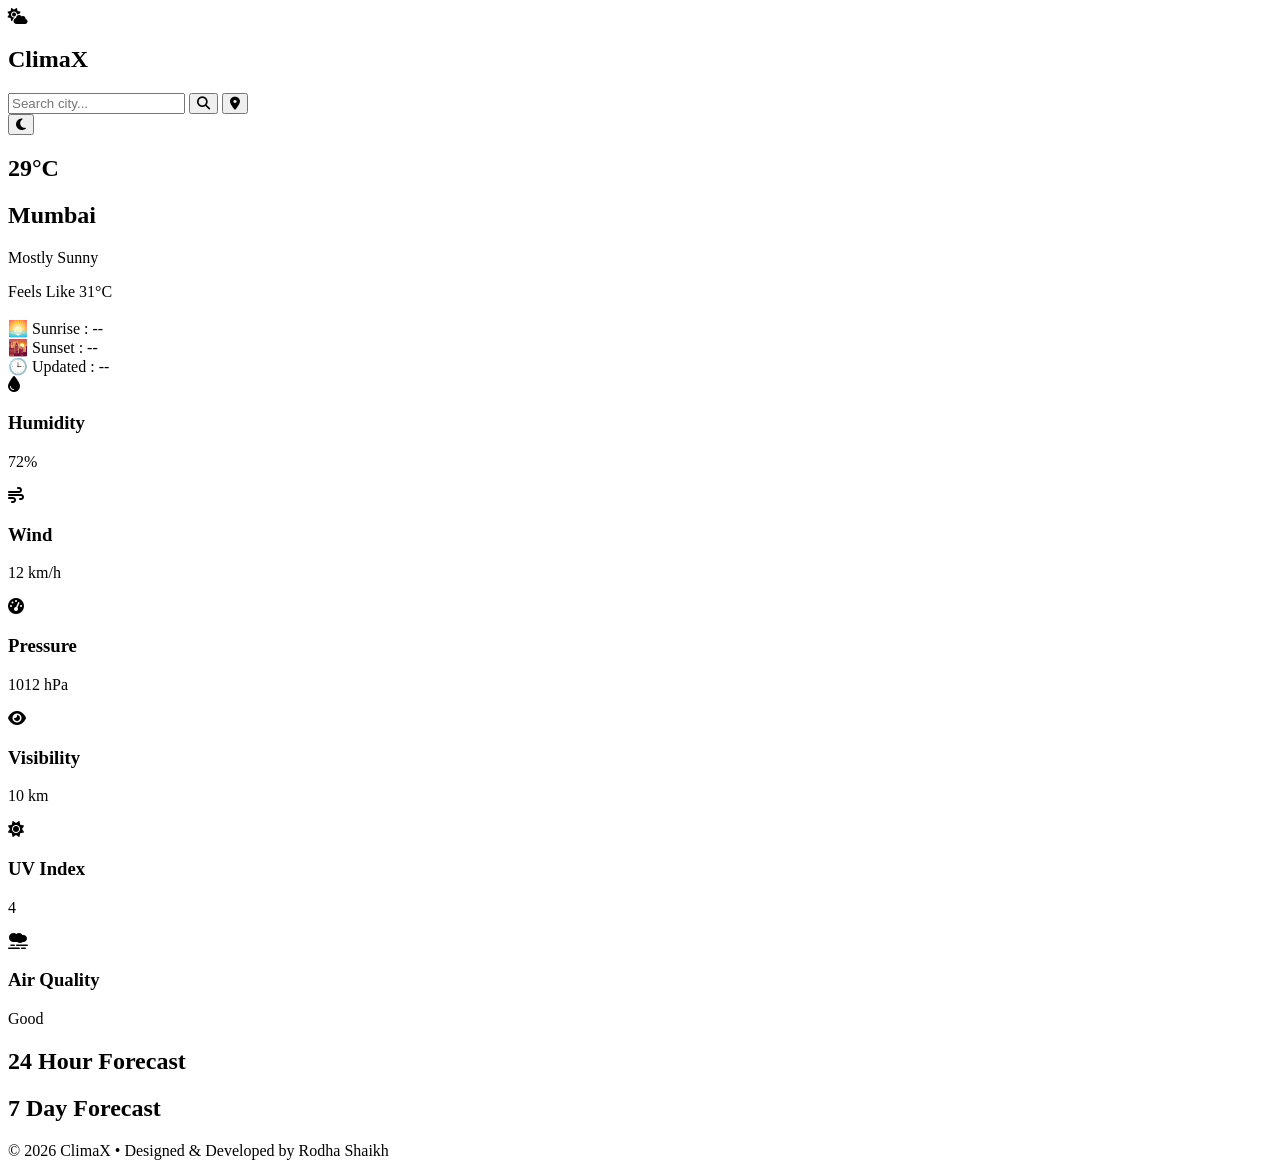
==== index.html @ bde04fc2 "Final version of ClimaX Weather Dashboard" ====
<!DOCTYPE html>
<html lang="en">
<head>
    <meta charset="UTF-8">
    <meta name="viewport" content="width=device-width, initial-scale=1.0">

    <title>ClimaX | Weather Dashboard</title>

    <!-- Favicon -->
    <link rel="icon" href="assets/icons/weather.png">

    <!-- Google Font -->
    <link rel="preconnect" href="https://fonts.googleapis.com">
    <link rel="preconnect" href="https://fonts.gstatic.com" crossorigin>

    <link href="https://fonts.googleapis.com/css2?family=Poppins:wght@300;400;500;600;700&display=swap" rel="stylesheet">

    <!-- Font Awesome -->
    <link rel="stylesheet"
        href="https://cdnjs.cloudflare.com/ajax/libs/font-awesome/6.5.2/css/all.min.css">

    <!-- CSS -->
    <link rel="stylesheet" href="style.css">
    <link rel="stylesheet" href="animations.css">
    <link rel="stylesheet" href="responsive.css">

</head>

<body>

    <!-- Background Animation -->
    <div class="background-animation"></div>

    <div class="container">

        <!-- ================= HEADER ================= -->

        <header>

            <div class="logo">
                <i class="fa-solid fa-cloud-sun"></i>
                <h2>ClimaX</h2>
            </div>

            <div class="search-box">

                <input
                    type="text"
                    id="cityInput"
                    placeholder="Search city..."
                    aria-label="Search City">

                <button id="searchBtn" aria-label="Search Weather">
                    <i class="fa-solid fa-magnifying-glass"></i>
                </button>

                <button id="locationBtn" aria-label="Current Location" title="Use Current Location">
                    <i class="fa-solid fa-location-dot"></i>
                </button>

            </div>

            <button class="theme-btn" id="themeBtn" aria-label="Toggle Dark Mode">
                <i class="fa-solid fa-moon"></i>
            </button>

        </header>

        <!-- ================= HERO ================= -->

        <section class="hero glass">

            <div class="weather-animation">

                <div class="sun"></div>

                <div class="cloud"></div>

                <div class="rain" id="rain"></div>

                <div class="snow" id="snow"></div>

                <div class="lightning" id="lightning"></div>

                <div class="stars" id="stars"></div>

                <div class="moon"></div>

            </div>

            <div class="weather-info">

                <h1 id="temperature">29°C</h1>

                <h2 id="cityName">Mumbai</h2>

                <p id="description">
                    Mostly Sunny
                </p>

                <div class="weather-details">

                    <span id="feelsLike">
                        Feels Like 31°C
                    </span>

                    <br><br>

                    <span id="sunrise">
                        🌅 Sunrise : --
                    </span>

                    <br>

                    <span id="sunset">
                        🌇 Sunset : --
                    </span>

                    <br>

                    <span id="updatedTime">
                        🕒 Updated : --
                    </span>

                </div>

            </div>

        </section>

        <!-- ================= HIGHLIGHTS ================= -->

        <section class="highlights">

            <div class="card glass">
                <i class="fa-solid fa-droplet"></i>
                <h3>Humidity</h3>
                <p id="humidity">72%</p>
            </div>

            <div class="card glass">
                <i class="fa-solid fa-wind"></i>
                <h3>Wind</h3>
                <p id="wind">12 km/h</p>
            </div>

            <div class="card glass">
                <i class="fa-solid fa-gauge-high"></i>
                <h3>Pressure</h3>
                <p id="pressure">1012 hPa</p>
            </div>

            <div class="card glass">
                <i class="fa-solid fa-eye"></i>
                <h3>Visibility</h3>
                <p id="visibility">10 km</p>
            </div>

            <div class="card glass">
                <i class="fa-solid fa-sun"></i>
                <h3>UV Index</h3>
                <p id="uv">4</p>
            </div>

            <div class="card glass">
                <i class="fa-solid fa-smog"></i>
                <h3>Air Quality</h3>
                <p id="aqi">Good</p>
            </div>

        </section>

        <!-- ================= 24 HOUR FORECAST ================= -->

        <section class="forecast glass">

            <h2>24 Hour Forecast</h2>

            <div class="hourly-container" id="hourlyForecast">

                <!-- JavaScript will generate hourly forecast -->

            </div>

        </section>

        <!-- ================= 7 DAY FORECAST ================= -->

        <section class="forecast glass">

            <h2>7 Day Forecast</h2>

            <div class="daily-container" id="dailyForecast">

                <!-- JavaScript will generate daily forecast -->

            </div>

        </section>

        <!-- ================= FOOTER ================= -->

        <footer>

            <p>
                © 2026 ClimaX • Designed & Developed by Rodha Shaikh
            </p>

        </footer>

    </div>

    <!-- JavaScript -->
    <script src="api.js"></script>
    <script src="animations.js"></script>
    <script src="theme.js"></script>
    <script src="script.js"></script>
    <script src="theme.js"></script>

</body>
</html>
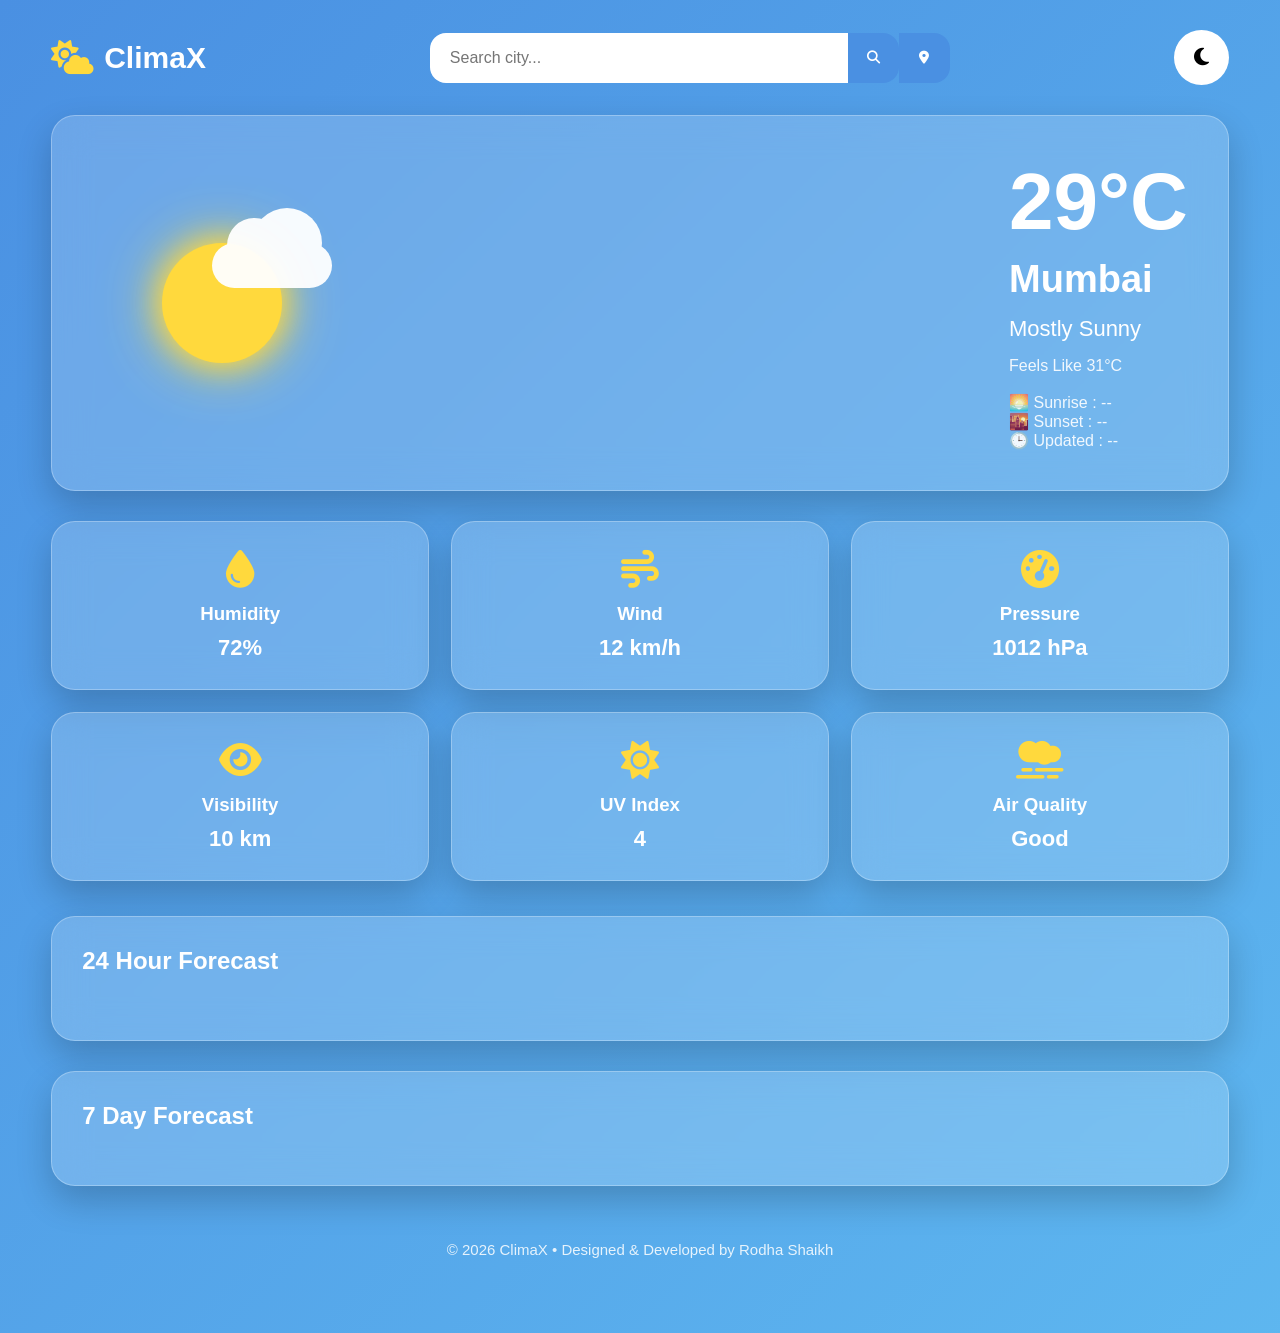
==== commit 09033dd3: "Fix file paths after folder restructuring" ====
--- a/index.html
+++ b/index.html
@@ -20,9 +20,9 @@
         href="https://cdnjs.cloudflare.com/ajax/libs/font-awesome/6.5.2/css/all.min.css">
 
     <!-- CSS -->
-    <link rel="stylesheet" href="style.css">
-    <link rel="stylesheet" href="animations.css">
-    <link rel="stylesheet" href="responsive.css">
+    <link rel="stylesheet" href="css/style.css">
+    <link rel="stylesheet" href="css/animations.css">
+    <link rel="stylesheet" href="css/responsive.css">
 
 </head>
 
@@ -211,11 +211,9 @@
     </div>
 
     <!-- JavaScript -->
-    <script src="api.js"></script>
-    <script src="animations.js"></script>
-    <script src="theme.js"></script>
-    <script src="script.js"></script>
-    <script src="theme.js"></script>
+    <script src="js/api.js"></script>
+    <script src="js/theme.js"></script>
+    <script src="js/script.js"></script>
 
 </body>
 </html>
--- a/css/style.css
+++ b/css/style.css
@@ -0,0 +1,457 @@
+/* ===========================
+   GLOBAL RESET
+=========================== */
+
+* {
+    margin: 0;
+    padding: 0;
+    box-sizing: border-box;
+}
+
+html {
+    scroll-behavior: smooth;
+}
+
+/* ===========================
+   ROOT VARIABLES
+=========================== */
+
+:root {
+    --primary: #4A90E2;
+    --secondary: #6DD5FA;
+    --accent: #FFD93D;
+
+    --text: #ffffff;
+    --dark: #0F172A;
+
+    --glass: rgba(255,255,255,.18);
+    --glass-border: rgba(255,255,255,.28);
+
+    --shadow: 0 15px 35px rgba(0,0,0,.20);
+
+    --transition: .35s ease;
+}
+
+/* ===========================
+   DARK MODE
+=========================== */
+
+body.dark {
+    --text: #ffffff;
+    --glass: rgba(255,255,255,.08);
+    --glass-border: rgba(255,255,255,.12);
+
+    background: linear-gradient(
+        135deg,
+        #0F172A,
+        #1E293B,
+        #334155
+    );
+}
+
+/* ===========================
+   BODY
+=========================== */
+
+body {
+    font-family: "Poppins", sans-serif;
+    min-height: 100vh;
+    color: var(--text);
+
+    background: linear-gradient(
+        135deg,
+        #4A90E2 0%,
+        #6DD5FA 45%,
+        #9BE7FF 100%
+    );
+
+    background-size: 400% 400%;
+
+    overflow-x: hidden;
+
+    transition: background .5s;
+}
+
+/* ===========================
+   BACKGROUND
+=========================== */
+
+.background-animation {
+    position: fixed;
+    inset: 0;
+    z-index: -2;
+}
+
+.container {
+    width: min(1300px, 92%);
+    margin: auto;
+    padding: 30px 0 50px;
+}
+
+/* ===========================
+   GLASS EFFECT
+=========================== */
+
+.glass {
+    background: var(--glass);
+
+    backdrop-filter: blur(18px);
+
+    -webkit-backdrop-filter: blur(18px);
+
+    border: 1px solid var(--glass-border);
+
+    border-radius: 24px;
+
+    box-shadow: var(--shadow);
+}
+
+/* ===========================
+   HEADER
+=========================== */
+
+header {
+    display: flex;
+    justify-content: space-between;
+    align-items: center;
+
+    gap: 20px;
+
+    margin-bottom: 30px;
+}
+
+.logo {
+    display: flex;
+    align-items: center;
+    gap: 10px;
+}
+
+.logo i {
+    font-size: 34px;
+    color: var(--accent);
+}
+
+.logo h2 {
+    font-size: 30px;
+    font-weight: 700;
+}
+
+/* ===========================
+   SEARCH BOX
+=========================== */
+
+.search-box {
+    display: flex;
+    flex: 1;
+    max-width: 520px;
+}
+
+.search-box input {
+    width: 100%;
+    padding: 16px 20px;
+
+    border: none;
+    outline: none;
+
+    border-radius: 16px 0 0 16px;
+
+    font-size: 16px;
+
+    font-family: "Poppins", sans-serif;
+}
+
+.search-box button {
+    width: 65px;
+
+    border: none;
+
+    cursor: pointer;
+
+    background: var(--primary);
+
+    color: white;
+
+    border-radius: 0 16px 16px 0;
+
+    transition: var(--transition);
+}
+
+.search-box button:hover {
+    background: #3578c7;
+    transform: scale(1.05);
+}
+
+/* ===========================
+   THEME BUTTON
+=========================== */
+
+.theme-btn {
+    width: 55px;
+    height: 55px;
+
+    border: none;
+
+    border-radius: 50%;
+
+    cursor: pointer;
+
+    background: white;
+
+    font-size: 20px;
+
+    transition: var(--transition);
+}
+
+.theme-btn:hover {
+    transform: rotate(25deg) scale(1.08);
+}
+
+/* ===========================
+   HERO
+=========================== */
+
+.hero {
+    padding: 40px;
+
+    display: flex;
+
+    justify-content: space-between;
+
+    align-items: center;
+
+    gap: 30px;
+
+    margin-bottom: 30px;
+
+    transition: var(--transition);
+}
+
+.hero:hover {
+    transform: translateY(-5px);
+}
+
+.weather-animation {
+    width: 260px;
+    height: 260px;
+
+    display: flex;
+
+    justify-content: center;
+
+    align-items: center;
+
+    position: relative;
+}
+
+.weather-info h1 {
+    font-size: 80px;
+    font-weight: 700;
+}
+
+.weather-info h2 {
+    font-size: 38px;
+    margin-top: 10px;
+}
+
+.weather-info p {
+    font-size: 22px;
+    margin: 15px 0;
+}
+
+.weather-info span {
+    opacity: .9;
+}
+
+/* ===========================
+   HIGHLIGHTS
+=========================== */
+
+.highlights {
+    display: grid;
+
+    grid-template-columns: repeat(3,1fr);
+
+    gap: 22px;
+
+    margin-bottom: 35px;
+}
+
+.card {
+    padding: 28px;
+
+    text-align: center;
+
+    transition: var(--transition);
+}
+
+.card:hover {
+    transform: translateY(-8px) scale(1.03);
+}
+
+.card i {
+    font-size: 38px;
+
+    margin-bottom: 15px;
+
+    color: var(--accent);
+}
+
+.card h3 {
+    margin-bottom: 10px;
+}
+
+.card p {
+    font-size: 22px;
+    font-weight: 600;
+}
+
+/* ===========================
+   FORECAST
+=========================== */
+
+.forecast {
+    padding: 30px;
+
+    margin-bottom: 30px;
+}
+
+.forecast h2 {
+    margin-bottom: 25px;
+}
+
+/* ===========================
+   HOURLY FORECAST
+=========================== */
+
+.hourly-container {
+    display: flex;
+
+    gap: 18px;
+
+    overflow-x: auto;
+
+    padding-bottom: 10px;
+
+    scroll-behavior: smooth;
+}
+
+.hourly-container::-webkit-scrollbar {
+    display: none;
+}
+
+.hour-card {
+    min-width: 120px;
+
+    text-align: center;
+
+    padding: 20px;
+
+    border-radius: 20px;
+
+    background: rgba(255,255,255,.14);
+
+    transition: .3s;
+}
+
+.hour-card:hover {
+    transform: scale(1.08);
+}
+
+.hour-card i {
+    font-size: 30px;
+
+    margin: 12px 0;
+
+    color: var(--accent);
+}
+
+/* ===========================
+   DAILY FORECAST
+=========================== */
+
+.daily-container {
+    display: flex;
+
+    flex-direction: column;
+
+    gap: 15px;
+}
+
+.day-card {
+    display: flex;
+
+    justify-content: space-between;
+
+    align-items: center;
+
+    padding: 18px 24px;
+
+    border-radius: 18px;
+
+    background: rgba(255,255,255,.14);
+
+    transition: var(--transition);
+}
+
+.day-card:hover {
+    transform: scale(1.02);
+}
+
+.day-card i {
+    font-size: 28px;
+
+    color: var(--accent);
+}
+
+/* ===========================
+   FOOTER
+=========================== */
+
+footer {
+    text-align: center;
+
+    padding: 25px 0;
+
+    opacity: .85;
+
+    font-size: 15px;
+}
+
+/* ===========================
+   COMMON TRANSITIONS
+=========================== */
+
+.hero,
+.card,
+.hour-card,
+.day-card,
+.theme-btn,
+.search-box button {
+    transition: var(--transition);
+}
+.hour-card img,
+.day-card img {
+    width: 55px;
+    height: 55px;
+}
+
+.hour-card {
+    display: flex;
+    flex-direction: column;
+    align-items: center;
+    gap: 10px;
+}
+
+.day-card {
+    display: grid;
+    grid-template-columns: 80px 80px 1fr 1fr;
+    align-items: center;
+}
+
+.day-card h3 {
+    font-size: 18px;
+}
+
+.day-card small {
+    opacity: .8;
+}
--- a/css/animations.css
+++ b/css/animations.css
@@ -0,0 +1,509 @@
+/* ==========================
+   Animated Background
+========================== */
+
+body{
+    background-size:400% 400%;
+    animation:gradientMove 18s ease infinite;
+}
+
+@keyframes gradientMove{
+
+    0%{
+        background-position:0% 50%;
+    }
+
+    50%{
+        background-position:100% 50%;
+    }
+
+    100%{
+        background-position:0% 50%;
+    }
+
+}
+
+/* ==========================
+   SUN
+========================== */
+
+.sun{
+    width:120px;
+    height:120px;
+
+    border-radius:50%;
+
+    background:#FFD93D;
+
+    position:absolute;
+
+    animation:
+        rotateSun 25s linear infinite,
+        glowSun 2s ease-in-out infinite alternate;
+
+    box-shadow:
+        0 0 30px #FFD93D,
+        0 0 60px #FFD93D;
+}
+
+@keyframes rotateSun{
+
+    from{
+        transform:rotate(0deg);
+    }
+
+    to{
+        transform:rotate(360deg);
+    }
+
+}
+
+@keyframes glowSun{
+
+    from{
+        box-shadow:
+            0 0 20px #FFD93D,
+            0 0 40px #FFD93D;
+    }
+
+    to{
+        box-shadow:
+            0 0 40px #FFD93D,
+            0 0 80px #FFD93D;
+    }
+
+}
+
+/* ==========================
+   CLOUD
+========================== */
+
+.cloud{
+
+    position:absolute;
+
+    width:120px;
+    height:45px;
+
+    background:white;
+
+    border-radius:40px;
+
+    top:70px;
+    left:120px;
+
+    opacity:.95;
+
+    animation:moveCloud 12s ease-in-out infinite;
+
+}
+
+.cloud::before{
+
+    content:"";
+
+    position:absolute;
+
+    width:55px;
+    height:55px;
+
+    background:white;
+
+    border-radius:50%;
+
+    left:15px;
+    top:-25px;
+
+}
+
+.cloud::after{
+
+    content:"";
+
+    position:absolute;
+
+    width:70px;
+    height:70px;
+
+    background:white;
+
+    border-radius:50%;
+
+    right:10px;
+    top:-35px;
+
+}
+
+@keyframes moveCloud{
+
+    0%{
+
+        transform:translateX(-15px);
+
+    }
+
+    50%{
+
+        transform:translateX(20px);
+
+    }
+
+    100%{
+
+        transform:translateX(-15px);
+
+    }
+
+}
+
+/* ==========================
+   RAIN
+========================== */
+
+.rain{
+
+    position:absolute;
+
+    inset:0;
+
+    overflow:hidden;
+
+    pointer-events:none;
+
+    display:none;
+
+}
+
+.drop{
+
+    position:absolute;
+
+    width:2px;
+
+    height:18px;
+
+    background:rgba(255,255,255,.8);
+
+    border-radius:50px;
+
+    animation:rainFall linear infinite;
+
+}
+
+@keyframes rainFall{
+
+    from{
+
+        transform:translateY(-120px);
+
+    }
+
+    to{
+
+        transform:translateY(300px);
+
+    }
+
+}
+
+/* =====================================
+   LIGHTNING
+===================================== */
+
+.lightning{
+
+    position:absolute;
+
+    inset:0;
+
+    background:white;
+
+    opacity:0;
+
+    pointer-events:none;
+
+}
+
+.flash{
+
+    animation:flash .25s;
+
+}
+
+@keyframes flash{
+
+    0%{opacity:0;}
+
+    50%{opacity:.9;}
+
+    100%{opacity:0;}
+
+}
+
+/* =====================================
+   MOON
+===================================== */
+
+.moon{
+
+    width:90px;
+    height:90px;
+
+    border-radius:50%;
+
+    background:#f5f5f5;
+
+    position:absolute;
+
+    top:30px;
+
+    right:40px;
+
+    display:none;
+
+    box-shadow:
+        0 0 20px white,
+        0 0 40px white;
+
+}
+
+/* =====================================
+   STARS
+===================================== */
+
+.stars{
+
+    position:absolute;
+
+    inset:0;
+
+    display:none;
+
+    background-image:
+
+        radial-gradient(white 2px,transparent 2px),
+
+        radial-gradient(white 1px,transparent 1px);
+
+    background-size:
+
+        80px 80px,
+
+        120px 120px;
+
+    opacity:.6;
+
+} 
+
+/* ==========================
+   FOG
+========================== */
+
+.fog{
+
+    position:absolute;
+
+    width:220px;
+    height:60px;
+
+    background:
+    rgba(255,255,255,.25);
+
+    border-radius:50px;
+
+    filter:blur(12px);
+
+    animation:fogMove 16s linear infinite;
+
+}
+
+@keyframes fogMove{
+
+    from{
+
+        transform:translateX(-100px);
+
+    }
+
+    to{
+
+        transform:translateX(250px);
+
+    }
+
+}
+
+/* ==========================
+   Floating Cards
+========================== */
+
+.hero{
+
+    animation:floatCard 5s ease-in-out infinite;
+
+}
+
+@keyframes floatCard{
+
+    0%{
+
+        transform:translateY(0px);
+
+    }
+
+    50%{
+
+        transform:translateY(-10px);
+
+    }
+
+    100%{
+
+        transform:translateY(0px);
+
+    }
+
+}
+
+/* ==========================
+   Weather Icons
+========================== */
+
+.card i{
+
+    animation:iconBounce 3s infinite;
+
+}
+
+@keyframes iconBounce{
+
+    0%,100%{
+
+        transform:translateY(0px);
+
+    }
+
+    50%{
+
+        transform:translateY(-8px);
+
+    }
+
+}
+
+/* ==========================
+   Fade In
+========================== */
+
+.hero,
+.card,
+.forecast{
+
+    animation:
+    fadeUp .8s ease forwards;
+
+}
+
+@keyframes fadeUp{
+
+    from{
+
+        opacity:0;
+
+        transform:
+        translateY(35px);
+
+    }
+
+    to{
+
+        opacity:1;
+
+        transform:
+        translateY(0);
+
+    }
+
+}
+/* =====================================
+   Dynamic Weather Backgrounds
+===================================== */
+
+body.sunny {
+    background: linear-gradient(135deg, #4facfe, #00f2fe);
+}
+
+body.cloudy {
+    background: linear-gradient(135deg, #757f9a, #d7dde8);
+}
+
+body.rainy {
+    background: linear-gradient(135deg, #314755, #26a0da);
+}
+
+body.snowy {
+    background: linear-gradient(135deg, #e6dada, #274046);
+}
+
+body.storm {
+    background: linear-gradient(135deg, #232526, #414345);
+}
+
+body.clear {
+    background: linear-gradient(135deg, #0f2027, #203a43, #2c5364);
+}
+/* =====================================
+   SNOW
+===================================== */
+
+.snow{
+
+    position:absolute;
+
+    inset:0;
+
+    overflow:hidden;
+
+    display:none;
+
+    pointer-events:none;
+
+}
+
+.flake{
+
+    position:absolute;
+
+    width:8px;
+
+    height:8px;
+
+    background:white;
+
+    border-radius:50%;
+
+    opacity:.9;
+
+    animation:snowFall linear infinite;
+
+}
+
+@keyframes snowFall{
+
+    from{
+
+        transform:
+            translateY(-30px)
+            translateX(0);
+
+    }
+
+    to{
+
+        transform:
+            translateY(320px)
+            translateX(40px);
+
+    }
+
+}
--- a/css/responsive.css
+++ b/css/responsive.css
@@ -0,0 +1,138 @@
+/* ==========================
+   Laptop (1200px)
+========================== */
+
+@media (max-width:1200px){
+
+    .hero{
+
+        flex-direction:column;
+
+        text-align:center;
+    }
+
+    .weather-animation{
+
+        width:220px;
+        height:220px;
+    }
+
+}
+
+/* ==========================
+   Tablet (992px)
+========================== */
+
+@media (max-width:992px){
+
+    .highlights{
+
+        grid-template-columns:repeat(2,1fr);
+
+    }
+
+    header{
+
+        flex-direction:column;
+
+        gap:20px;
+
+    }
+
+    .search-box{
+
+        width:100%;
+
+        max-width:none;
+
+    }
+
+}
+
+/* ==========================
+   Mobile (768px)
+========================== */
+
+@media (max-width:768px){
+
+    .hero{
+
+        padding:25px;
+    }
+
+    .weather-info h1{
+
+        font-size:60px;
+    }
+
+    .weather-info h2{
+
+        font-size:30px;
+    }
+
+    .weather-info p{
+
+        font-size:18px;
+    }
+
+    .highlights{
+
+        grid-template-columns:1fr;
+    }
+
+    .forecast{
+
+        padding:20px;
+    }
+
+    .day-card{
+
+        flex-direction:column;
+
+        gap:10px;
+
+        text-align:center;
+    }
+
+}
+
+/* ==========================
+   Small Mobile (480px)
+========================== */
+
+@media (max-width:480px){
+
+    .container{
+
+        width:95%;
+    }
+
+    .logo h2{
+
+        font-size:24px;
+    }
+
+    .weather-info h1{
+
+        font-size:50px;
+    }
+
+    .theme-btn{
+
+        width:48px;
+        height:48px;
+    }
+
+    .search-box input{
+
+        font-size:14px;
+
+        padding:14px;
+    }
+
+    .search-box button{
+
+        width:55px;
+    }
+
+}
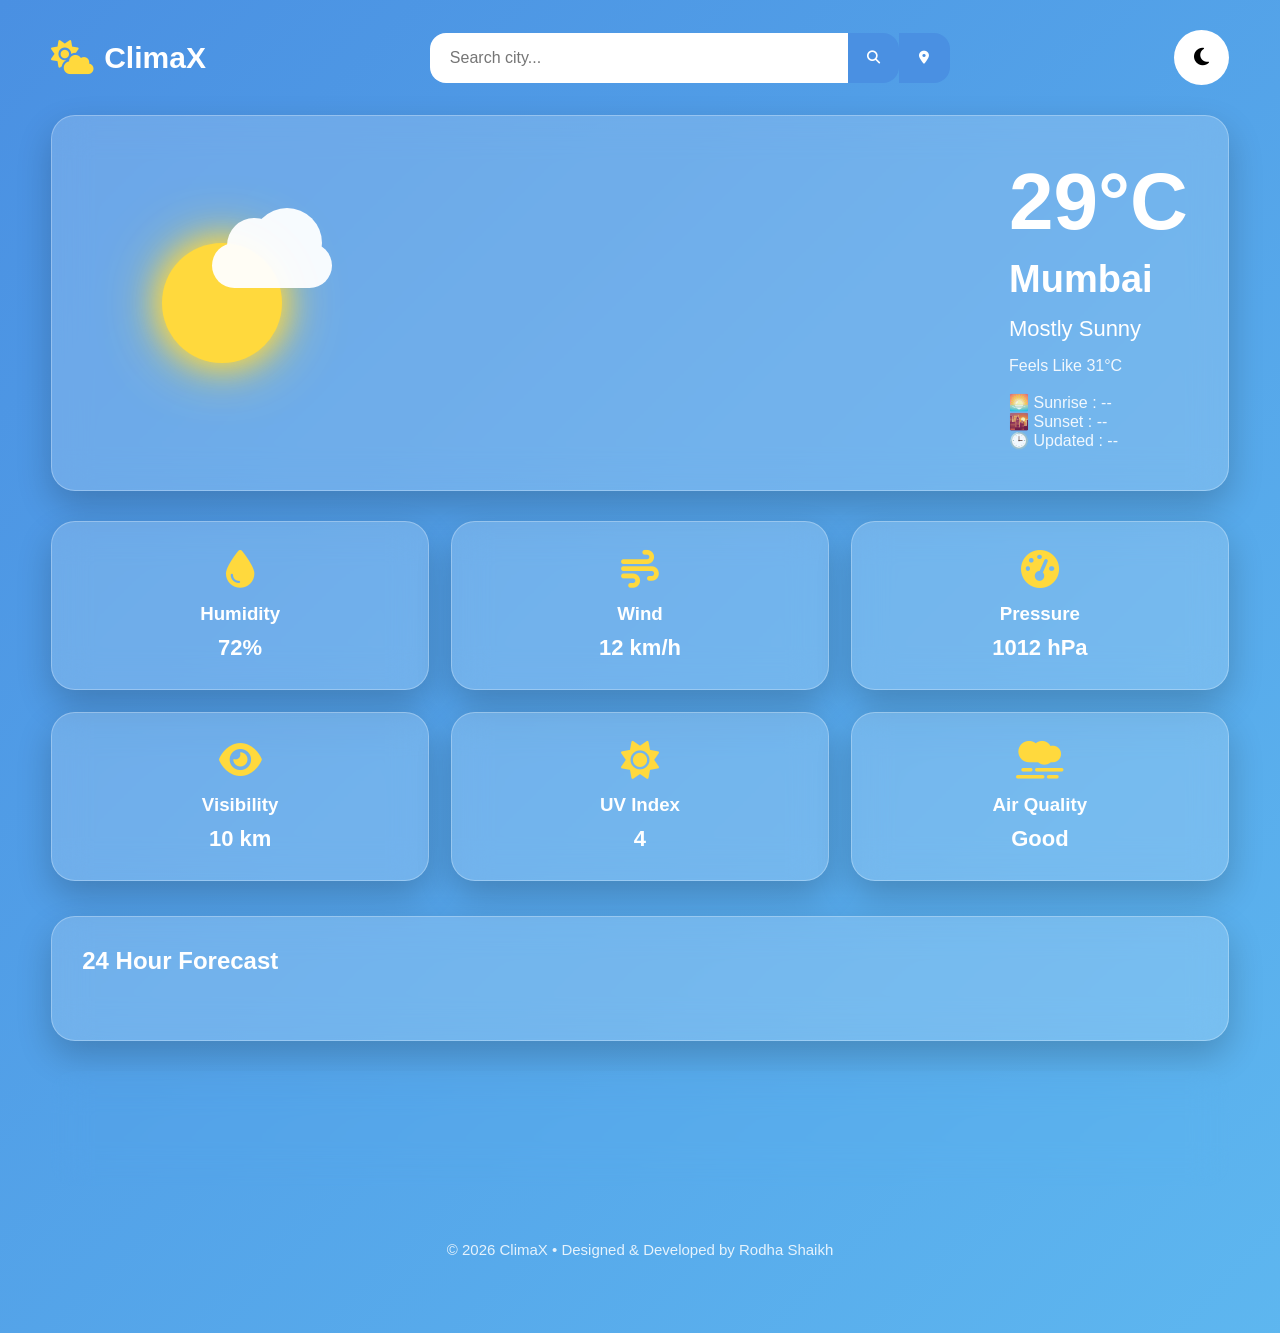
==== commit 4b6f7d93: "Fix CSS paths" ====
--- a/index.html
+++ b/index.html
@@ -6,8 +6,6 @@
 
     <title>ClimaX | Weather Dashboard</title>
 
-    <!-- Favicon -->
-    <link rel="icon" href="assets/icons/weather.png">
 
     <!-- Google Font -->
     <link rel="preconnect" href="https://fonts.googleapis.com">
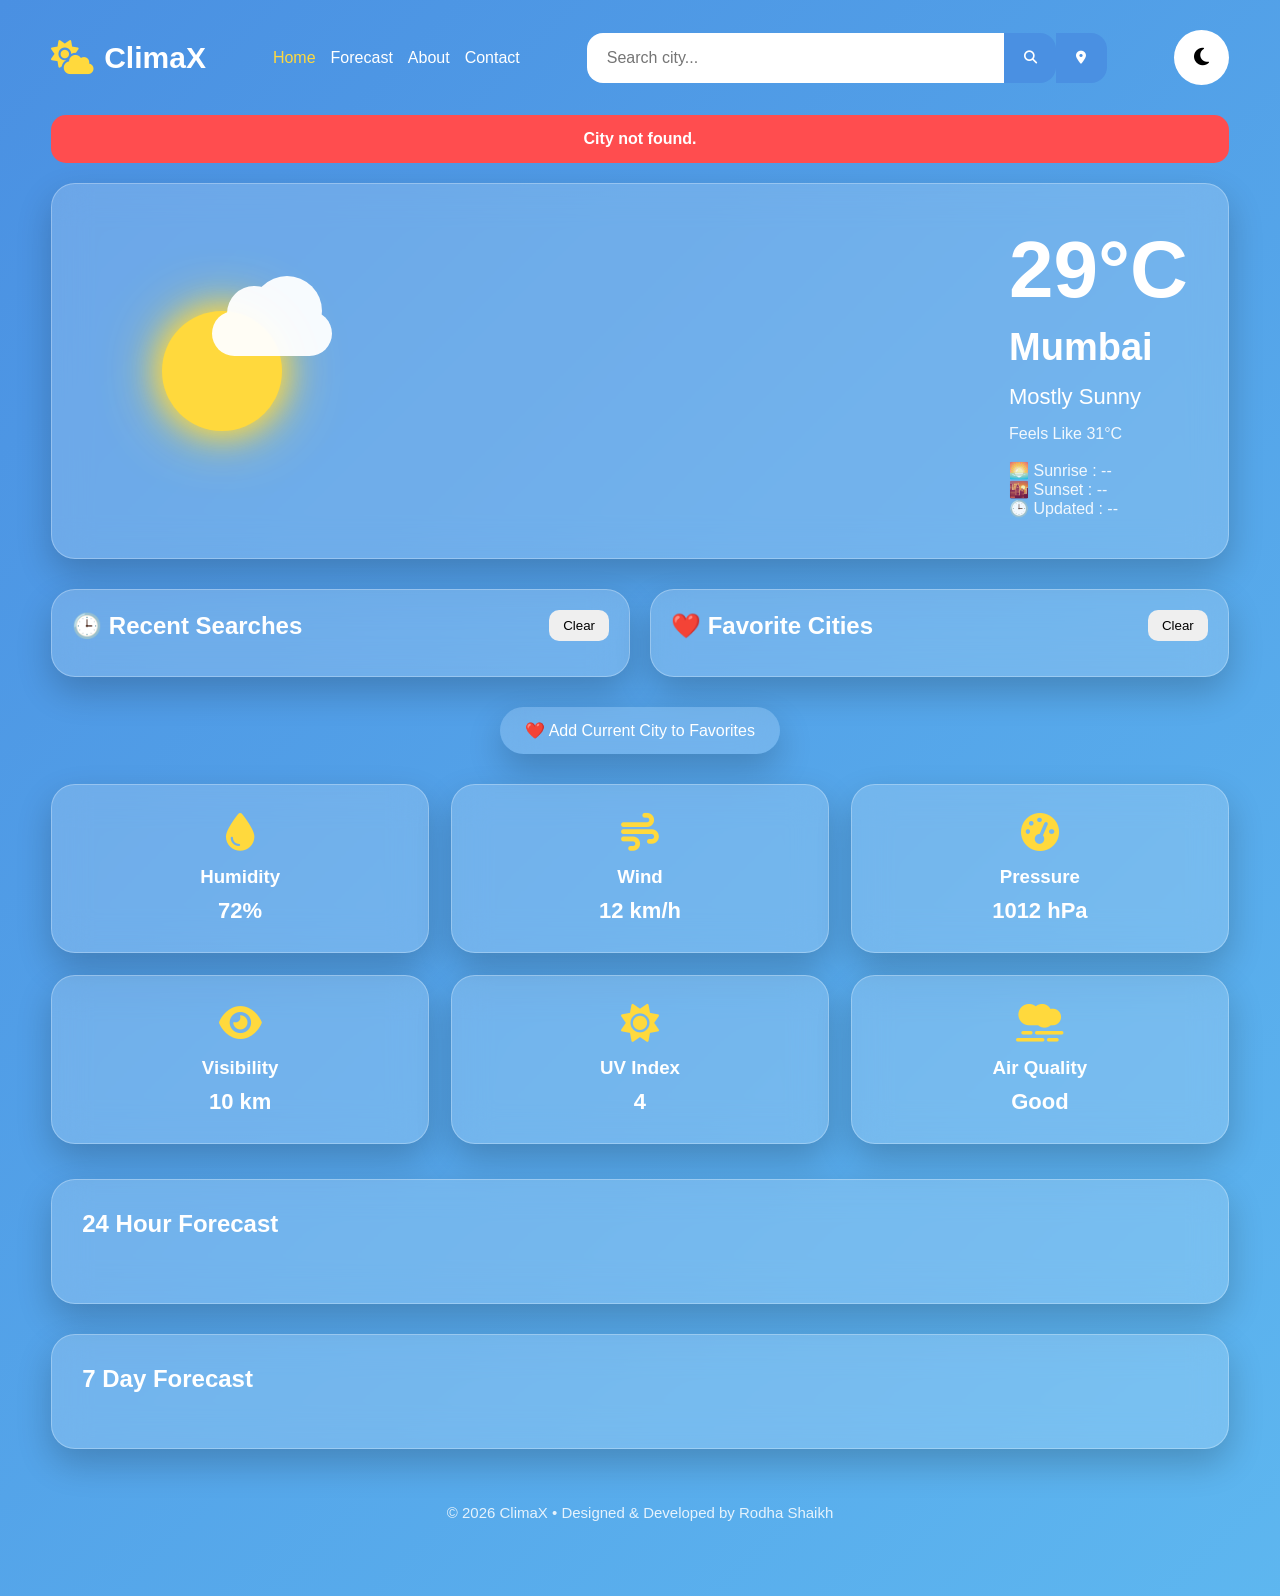
==== commit 15a60a9d: "Completed ClimaX Weather Dashboard Capstone" ====
--- a/index.html
+++ b/index.html
@@ -35,34 +35,44 @@
 
         <header>
 
-            <div class="logo">
-                <i class="fa-solid fa-cloud-sun"></i>
-                <h2>ClimaX</h2>
-            </div>
-
-            <div class="search-box">
-
-                <input
-                    type="text"
-                    id="cityInput"
-                    placeholder="Search city..."
-                    aria-label="Search City">
-
-                <button id="searchBtn" aria-label="Search Weather">
-                    <i class="fa-solid fa-magnifying-glass"></i>
-                </button>
-
-                <button id="locationBtn" aria-label="Current Location" title="Use Current Location">
-                    <i class="fa-solid fa-location-dot"></i>
-                </button>
-
-            </div>
-
-            <button class="theme-btn" id="themeBtn" aria-label="Toggle Dark Mode">
-                <i class="fa-solid fa-moon"></i>
-            </button>
-
-        </header>
+    <div class="logo">
+        <i class="fa-solid fa-cloud-sun"></i>
+        <h2>ClimaX</h2>
+    </div>
+
+    <nav class="navbar">
+
+        <a href="index.html" class="active">Home</a>
+        <a href="forecast.html">Forecast</a>
+        <a href="about.html">About</a>
+        <a href="contact.html">Contact</a>
+
+    </nav>
+
+    <div class="search-box">
+
+        <input
+            type="text"
+            id="cityInput"
+            placeholder="Search city..."
+            aria-label="Search City">
+
+        <button id="searchBtn" aria-label="Search Weather">
+            <i class="fa-solid fa-magnifying-glass"></i>
+        </button>
+
+        <button id="locationBtn" aria-label="Current Location">
+            <i class="fa-solid fa-location-dot"></i>
+        </button>
+
+    </div>
+
+    <button class="theme-btn" id="themeBtn">
+        <i class="fa-solid fa-moon"></i>
+    </button>
+
+</header>
+        <div id="errorBox" class="error-box"></div>
 
         <!-- ================= HERO ================= -->
 
@@ -125,6 +135,40 @@
             </div>
 
         </section>
+
+        <!-- ================= SEARCH HISTORY ================= -->
+
+<section class="history-section">
+
+    <div class="glass history-card">
+
+        <div class="section-header">
+            <h2>🕒 Recent Searches</h2>
+            <button id="clearHistoryBtn" class="small-btn">Clear</button>
+        </div>
+
+        <div id="searchHistory" class="tag-container"></div>
+
+    </div>
+
+    <div class="glass history-card">
+
+        <div class="section-header">
+            <h2>❤️ Favorite Cities</h2>
+            <button id="clearFavoritesBtn" class="small-btn">Clear</button>
+        </div>
+
+        <div id="favoriteCities" class="tag-container"></div>
+
+    </div>
+
+</section>
+
+<div style="text-align:center;margin-bottom:30px;">
+    <button id="favoriteBtn" class="glass favorite-btn">
+        ❤️ Add Current City to Favorites
+    </button>
+</div>
 
         <!-- ================= HIGHLIGHTS ================= -->
 
--- a/css/style.css
+++ b/css/style.css
@@ -134,6 +134,67 @@
 .logo h2 {
     font-size: 30px;
     font-weight: 700;
+}
+
+/* ===========================
+   NAVBAR
+=========================== */
+
+.navbar{
+    display:flex;
+    gap:30px;
+    align-items:center;
+}
+
+.navbar a{
+
+    color:white;
+    text-decoration:none;
+
+    font-weight:500;
+
+    position:relative;
+
+    transition:.3s;
+
+}
+
+.navbar a:hover{
+
+    color:#FFD93D;
+
+}
+
+.navbar a.active{
+
+    color:#FFD93D;
+
+}
+
+.navbar a::after{
+
+    content:"";
+
+    position:absolute;
+
+    left:0;
+
+    bottom:-6px;
+
+    width:0;
+
+    height:2px;
+
+    background:#FFD93D;
+
+    transition:.3s;
+
+}
+
+.navbar a:hover::after{
+
+    width:100%;
+
 }
 
 /* ===========================
@@ -454,4 +515,314 @@
 
 .day-card small {
     opacity: .8;
+}
+.error-box{
+    display:none;
+    margin:20px 0;
+    padding:15px;
+    border-radius:15px;
+    background:#ff4d4f;
+    color:#fff;
+    text-align:center;
+    font-weight:600;
+    animation:fadeUp .4s ease;
+}
+
+/* ===========================
+   HISTORY & FAVORITES
+=========================== */
+
+.history-section{
+    display:grid;
+    grid-template-columns:1fr 1fr;
+    gap:20px;
+    margin-bottom:30px;
+}
+
+.history-card{
+    padding:20px;
+}
+
+.section-header{
+    display:flex;
+    justify-content:space-between;
+    align-items:center;
+    margin-bottom:15px;
+}
+
+.tag-container{
+    display:flex;
+    flex-wrap:wrap;
+    gap:10px;
+}
+
+.tag{
+    padding:10px 16px;
+    border-radius:30px;
+    background:rgba(255,255,255,.18);
+    cursor:pointer;
+    transition:.3s;
+    user-select:none;
+}
+
+.tag:hover{
+    background:rgba(255,255,255,.35);
+    transform:translateY(-3px);
+}
+
+.favorite-btn{
+    padding:14px 25px;
+    border:none;
+    cursor:pointer;
+    color:white;
+    font-size:16px;
+}
+
+.small-btn{
+    border:none;
+    padding:8px 14px;
+    border-radius:10px;
+    cursor:pointer;
+}
+
+/* ===========================
+   ABOUT PAGE
+=========================== */
+
+.about-page{
+
+    padding:50px;
+
+}
+
+.about-page h1{
+
+    text-align:center;
+
+    margin-bottom:20px;
+
+}
+
+.about-page p{
+
+    text-align:center;
+
+    margin-bottom:40px;
+
+    line-height:1.8;
+
+}
+
+.about-grid{
+
+    display:grid;
+
+    grid-template-columns:repeat(auto-fit,minmax(230px,1fr));
+
+    gap:25px;
+
+}
+
+.tech-list{
+
+    display:flex;
+
+    flex-wrap:wrap;
+
+    justify-content:center;
+
+    gap:15px;
+
+    margin-top:25px;
+
+}
+
+.tech-list span{
+
+    background:rgba(255,255,255,.18);
+
+    padding:12px 20px;
+
+    border-radius:30px;
+
+}
+
+/* ===========================
+   CONTACT PAGE
+=========================== */
+
+.contact-page{
+
+    padding:50px;
+
+}
+
+.contact-page h1{
+
+    text-align:center;
+
+}
+
+.contact-page p{
+
+    text-align:center;
+
+    margin:20px 0 40px;
+
+}
+
+.contact-form{
+
+    max-width:650px;
+
+    margin:auto;
+
+    display:flex;
+
+    flex-direction:column;
+
+    gap:20px;
+
+}
+
+.contact-form input,
+
+.contact-form textarea{
+
+    padding:18px;
+
+    border:none;
+
+    border-radius:15px;
+
+    font-size:16px;
+
+    font-family:Poppins,sans-serif;
+
+}
+
+.contact-form textarea{
+
+    height:180px;
+
+    resize:none;
+
+}
+
+.contact-form button{
+
+    background:var(--primary);
+
+    color:white;
+
+    border:none;
+
+    padding:18px;
+
+    border-radius:15px;
+
+    cursor:pointer;
+
+    font-size:18px;
+
+    transition:.3s;
+
+}
+
+.contact-form button:hover{
+
+    transform:translateY(-3px);
+
+}/* ===========================
+   FORECAST PAGE
+=========================== */
+
+.forecast-page{
+
+    padding:40px;
+
+    margin-bottom:30px;
+
+}
+
+.forecast-page h1{
+
+    text-align:center;
+
+    margin-bottom:10px;
+
+}
+
+.forecast-subtitle{
+
+    text-align:center;
+
+    margin-bottom:30px;
+
+    opacity:.9;
+
+}
+
+.tips-section{
+
+    padding:35px;
+
+    margin-top:30px;
+
+}
+
+.tips-grid{
+
+    display:grid;
+
+    grid-template-columns:repeat(auto-fit,minmax(220px,1fr));
+
+    gap:20px;
+
+    margin-top:20px;
+
+}
+
+.tip-card{
+
+    background:rgba(255,255,255,.15);
+
+    padding:20px;
+
+    border-radius:18px;
+
+    transition:.3s;
+
+    text-align:center;
+
+}
+
+.tip-card:hover{
+
+    transform:translateY(-6px);
+
+}
+
+.back-btn{
+
+    display:inline-block;
+
+    padding:15px 28px;
+
+    background:var(--primary);
+
+    color:white;
+
+    text-decoration:none;
+
+    border-radius:15px;
+
+    transition:.3s;
+
+}
+
+.back-btn:hover{
+
+    transform:translateY(-3px);
+
 }
--- a/css/responsive.css
+++ b/css/responsive.css
@@ -93,6 +93,19 @@
 
         text-align:center;
     }
+    .history-section{
+    grid-template-columns:1fr;
+}
+
+}
+
+.navbar{
+
+    flex-wrap:wrap;
+
+    justify-content:center;
+
+    gap:15px;
 
 }
 
